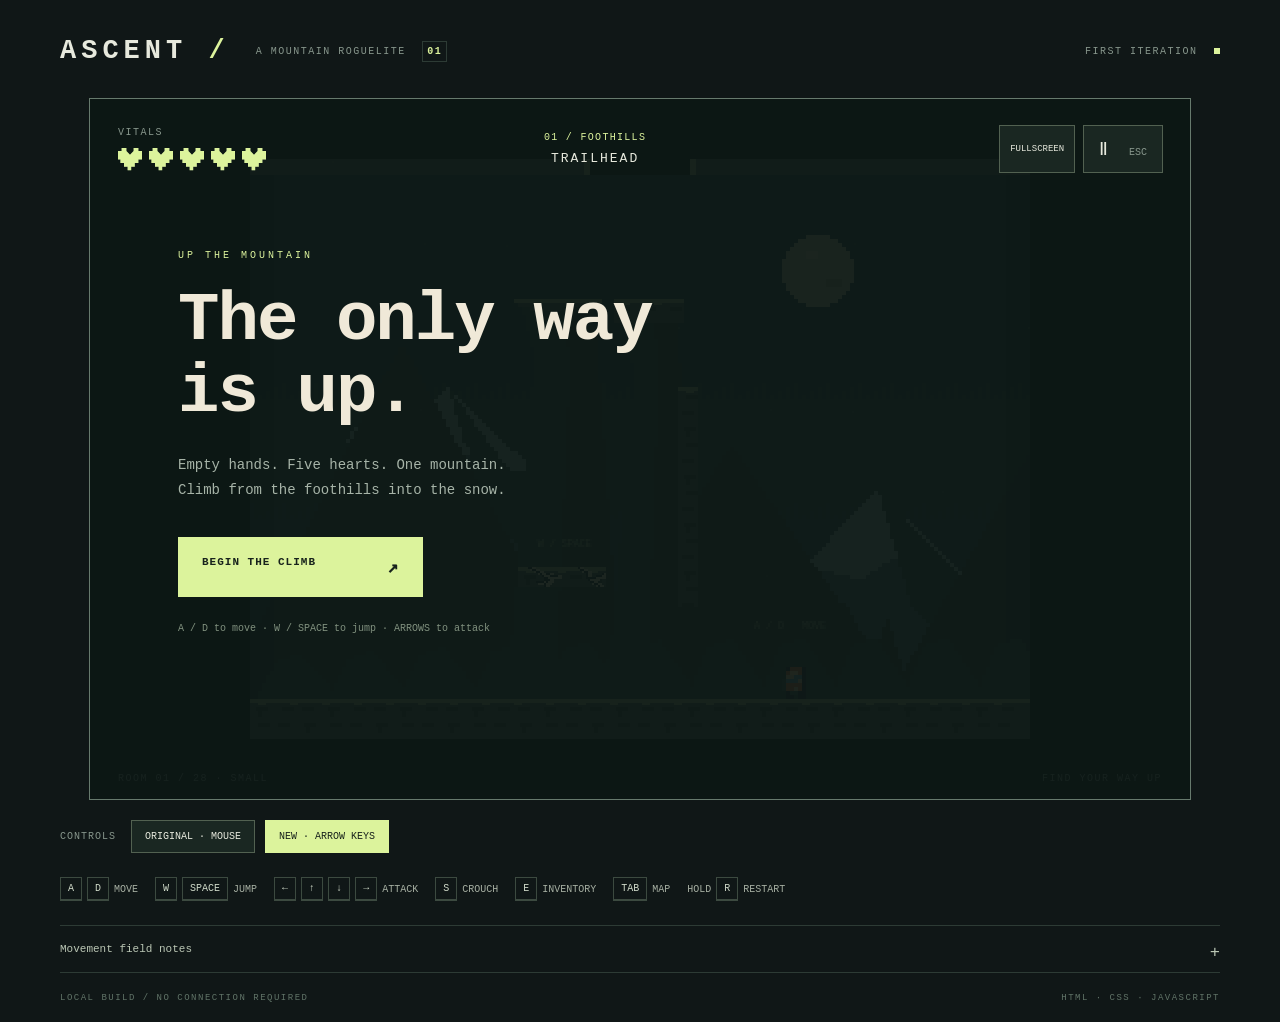
==== index.html @ 85d136e8 "Place geysers along useful route steps with full overhead clearance" ====
<!doctype html>
<html lang="en">
<head>
  <meta charset="utf-8">
  <meta name="viewport" content="width=device-width, initial-scale=1">
  <title>Ascent — platformer prototype</title>
  <link rel="stylesheet" href="style.css">
</head>
<body>
  <main>
    <header><a class="brand" href="index.html">ASCENT<span> / </span></a><span class="edition">A MOUNTAIN ROGUELITE <b>01</b></span><span id="dev-indicator" hidden role="status" style="color:#f1c797;font:12px monospace">DEV MODE · INVINCIBLE</span><span class="build">FIRST ITERATION <i></i></span></header>
    <div id="game-display"><section class="game-shell" aria-label="Ascent game">
      <div class="hud"><div><div class="eyebrow">VITALS</div><div id="hearts" aria-label="10 of 10 hit points"></div></div><div class="location"><span id="floor-label">FLOOR 01</span><strong id="room-label">THE START</strong></div><div class="game-actions"><button id="fullscreen-button" aria-pressed="false" title="Toggle fullscreen">FULLSCREEN</button><button id="pause-button" title="Pause (Escape)">Ⅱ <span>ESC</span></button></div></div>
      <canvas id="game" width="1100" height="700" tabindex="0" aria-label="Platformer. A and D move, W or Space jumps, S crouches, arrow keys attack. Full controls below."></canvas>
      <div id="dev-controls" hidden aria-label="Developer settings">
        <span>DEV</span><span>Damage</span><button id="dev-damage-down" aria-label="Decrease developer damage">−</button><output id="dev-damage-value">3</output><button id="dev-damage-up" aria-label="Increase developer damage">+</button>
        <span>Flight</span><button id="dev-speed-down" aria-label="Decrease flight speed">−</button><output id="dev-speed-value">1×</output><button id="dev-speed-up" aria-label="Increase flight speed">+</button><button id="dev-reset">RESET</button>
      </div>
      <div class="room-caption"><span id="room-coordinate">ROOM 01</span><span id="room-note">FIND YOUR WAY UP</span></div>
      <div class="overlay" id="overlay"><div class="panel"><div class="eyebrow" id="overlay-kicker">UP THE MOUNTAIN</div><h1 id="overlay-title">The only way<br>is up.</h1><p id="overlay-copy">Empty hands. Five hearts. One mountain.<br>Climb from the foothills into the snow.</p><button class="primary" id="overlay-action">BEGIN THE CLIMB <span>↗</span></button><p class="small" id="overlay-foot">A / D to move · W / SPACE to jump · ARROWS to attack</p></div></div>
    </section></div>
    <footer><div class="scheme-picker" role="group" aria-label="Control scheme"><span>CONTROLS</span><button id="scheme-original" aria-pressed="false">ORIGINAL · MOUSE</button><button id="scheme-new" aria-pressed="true">NEW · ARROW KEYS</button></div><div class="controls"><span><kbd>A</kbd><kbd>D</kbd> MOVE</span><span><kbd>W</kbd><kbd>SPACE</kbd> JUMP</span><span><kbd>←</kbd><kbd>↑</kbd><kbd>↓</kbd><kbd>→</kbd> ATTACK</span><span><kbd>S</kbd> CROUCH</span><span><kbd>E</kbd> INVENTORY</span><span><kbd>TAB</kbd> MAP</span><span>HOLD <kbd>R</kbd> RESTART</span></div><details><summary>Movement field notes <span>+</span></summary><div class="notes"><p><b>Downward movement</b>Press Down Arrow in the air to attack down and pogo on enemies or projectiles. Hold S + Space to drop through a thin platform. Crouching keeps you from walking off an edge.</p><p><b>Walls & ledges</b>Touch visible rock to slide; open cliff edges cannot be gripped. Hold toward rock to slide slower, or hold S to stop. W or Space wall-jumps or pulls you onto a grabbed ledge.</p><p><b>Your climb</b>Walk through gaps in the side walls, jump through ceiling openings, or drop through floor openings. Defeat the boss in the final room to reach the next mountain section. Item and shop rooms end separate branching paths and remain placeholders.</p></div></details><div class="bottom-line"><span>LOCAL BUILD / NO CONNECTION REQUIRED</span><span>HTML · CSS · JAVASCRIPT</span></div></footer>
  </main>
  <script src="sprites.js"></script>
  <script src="room-layouts.js?v=fewer-catches-1"></script>
  <script src="game.js?v=route-geysers-1"></script>
</body>
</html>
---- style.css ----
:root{color-scheme:dark;--bg:#101717;--ink:#e7e9dd;--muted:#87968c;--accent:#dcf39c;--line:#2d3b35}*{box-sizing:border-box}body{margin:0;background:var(--bg);color:var(--ink);font:14px Arial,Helvetica,sans-serif}main{max-width:1240px;margin:auto;padding:27px 40px 18px}header{display:flex;align-items:center;gap:26px;height:48px;margin-bottom:23px}.brand{font-size:27px;font-weight:900;letter-spacing:5px;color:var(--ink);text-decoration:none}.brand span{color:var(--accent)}.edition,.build,.eyebrow,.bottom-line,.room-caption{font:10px monospace;letter-spacing:1.5px}.edition{color:var(--muted)}.edition b{border:1px solid var(--line);padding:4px;margin-left:9px;color:var(--accent)}.build{margin-left:auto;color:var(--muted)}.build i{display:inline-block;width:6px;height:6px;background:var(--accent);border-radius:50%;margin-left:9px}.game-shell{position:relative;border:1px solid #425044;background:#111c1b;overflow:hidden}canvas{display:block;width:100%;aspect-ratio:11/7;outline:none;cursor:crosshair}.hud{position:absolute;top:26px;left:28px;right:27px;display:flex;align-items:center;justify-content:space-between;pointer-events:none;z-index:1}.eyebrow{color:var(--muted);margin-bottom:10px}#hearts{display:flex;gap:7px}.heart{width:24px;height:24px;display:inline-block;position:relative;clip-path:polygon(50% 20%,65% 5%,85% 5%,100% 22%,100% 48%,50% 96%,0 48%,0 22%,15% 5%,35% 5%);background:#435149}.heart:after{content:"";position:absolute;inset:0;background:var(--accent)}.heart.half:after{top:50%}.heart.empty:after{display:none}.location{text-align:center;margin-left:-75px}.location span{display:block;font:10px monospace;letter-spacing:2px;color:var(--accent);margin-bottom:7px}.location strong{font:13px monospace;letter-spacing:2px}button{font:11px monospace;cursor:pointer;border:1px solid #526151;color:var(--ink);background:#1a2722;padding:12px 15px}button:hover{background:#33422e}button:focus-visible{outline:2px solid var(--accent);outline-offset:4px}#pause-button{pointer-events:auto;font-size:18px}#pause-button span{font-size:10px;margin-left:10px;color:var(--muted)}.room-caption{position:absolute;bottom:15px;left:28px;right:28px;display:flex;justify-content:space-between;color:#899b88;pointer-events:none}.overlay{position:absolute;inset:0;background:linear-gradient(90deg,rgba(12,23,21,.97),rgba(12,23,21,.77) 50%,rgba(12,23,21,.25));display:flex;align-items:center;padding:8%;z-index:2}.overlay.hidden{display:none}.panel{max-width:640px}.panel .eyebrow{color:var(--accent);letter-spacing:3px}h1{font-size:clamp(35px,5.4vw,76px);line-height:1.04;letter-spacing:-3px;font-weight:500;margin:24px 0}p{font-size:14px;line-height:1.8;color:#a7b4a8}.primary{background:var(--accent);color:#18221c;border:0;padding:19px 24px;margin-top:20px;font-weight:bold;letter-spacing:1px;min-width:245px;text-align:left}.primary:hover{background:#eeffc0}.primary span{float:right;margin-left:30px;font-size:18px}.small{font:10px monospace!important;margin-top:23px;line-height:1.8!important;color:#81917f}.controls{display:flex;flex-wrap:wrap;gap:17px;padding:24px 0;color:#a7b0a3;font:10px monospace}.controls span{display:flex;align-items:center;gap:5px}kbd{border:1px solid #3c4a40;border-bottom-width:2px;border-radius:3px;color:#d1dbca;padding:5px 7px;font:10px monospace}details{border-top:1px solid var(--line);border-bottom:1px solid var(--line)}summary{padding:17px 0;font:11px monospace;color:#bbc7b5;cursor:pointer;list-style:none}summary span{float:right;font-size:17px}.notes{display:grid;grid-template-columns:repeat(3,1fr);gap:28px;padding-bottom:12px}.notes p{font-size:12px;margin:0}.notes b{display:block;color:var(--accent);font-weight:normal;margin-bottom:5px}.bottom-line{display:flex;justify-content:space-between;padding-top:20px;color:#617468;font-size:9px}@media(max-width:700px){main{padding:12px}.edition{display:none}.build{font-size:8px}.hud{top:12px;left:12px;right:12px}.heart{width:15px;height:15px}#hearts{gap:4px}.location{margin-left:0}.location strong{font-size:9px}.location span{font-size:8px}#pause-button{padding:6px}.eyebrow{font-size:8px;margin-bottom:5px}.overlay{padding:6%}h1{margin:12px 0;letter-spacing:-1px}.panel p{font-size:11px}.primary{padding:12px;margin-top:5px}.small{display:none}.room-caption{font-size:7px;left:12px;right:12px;bottom:8px}.notes{grid-template-columns:1fr;gap:15px}.controls{gap:10px}.bottom-line{font-size:7px}}

.scheme-picker{display:flex;align-items:center;gap:10px;flex-wrap:wrap;margin-top:20px}.scheme-picker>span{font:10px monospace;letter-spacing:1px;color:var(--muted);margin-right:5px}.scheme-picker button{font-size:10px;padding:10px 13px}.scheme-picker button[aria-pressed="true"]{background:var(--accent);color:#18221c;border-color:var(--accent)}

.location{max-width:50%}.location span{letter-spacing:1.3px}.game-shell{border-color:#677a6d}.panel h1{color:#f0e9d8}

canvas{image-rendering:pixelated;image-rendering:crisp-edges}.heart{clip-path:polygon(0 15%,15% 15%,15% 0,35% 0,35% 15%,50% 30%,65% 15%,65% 0,85% 0,85% 15%,100% 15%,100% 50%,85% 50%,85% 65%,70% 65%,70% 80%,55% 80%,55% 95%,40% 95%,40% 80%,25% 80%,25% 65%,10% 65%,10% 50%,0 50%)}

/* Match the game world with square, crisp interface details. */
body{font-family:monospace}h1{font-family:monospace;font-weight:bold;letter-spacing:-2px}kbd,.build i{border-radius:0}.overlay{background:rgba(12,23,21,.92)}canvas{image-rendering:pixelated}

.game-shell{margin-inline:auto;flex-shrink:0}main{overflow-x:auto}

.game-actions{display:flex;gap:8px;pointer-events:auto}.hud{z-index:3}#fullscreen-button{font-size:9px;padding:10px}#game-display:fullscreen,#game-display.window-mode{display:flex;align-items:center;justify-content:center;width:100vw;height:100vh;background:#0b1412;overflow:auto}#game-display.window-mode{position:fixed;inset:0;z-index:100}#game-display:fullscreen .game-shell,#game-display.window-mode .game-shell{margin:auto}

#game-display:fullscreen .game-shell,#game-display.window-mode .game-shell{border:0;margin:0;overflow:hidden}#game-display:fullscreen canvas,#game-display.window-mode canvas{aspect-ratio:auto}

#dev-controls{position:absolute;bottom:40px;left:50%;transform:translateX(-50%);z-index:4;display:flex;align-items:center;gap:7px;padding:8px;background:#142522;border:1px solid #8ca572;font:11px monospace;white-space:nowrap}#dev-controls[hidden]{display:none}#dev-controls button{padding:5px 8px}#dev-controls output{min-width:26px;text-align:center;color:#dcf39c}
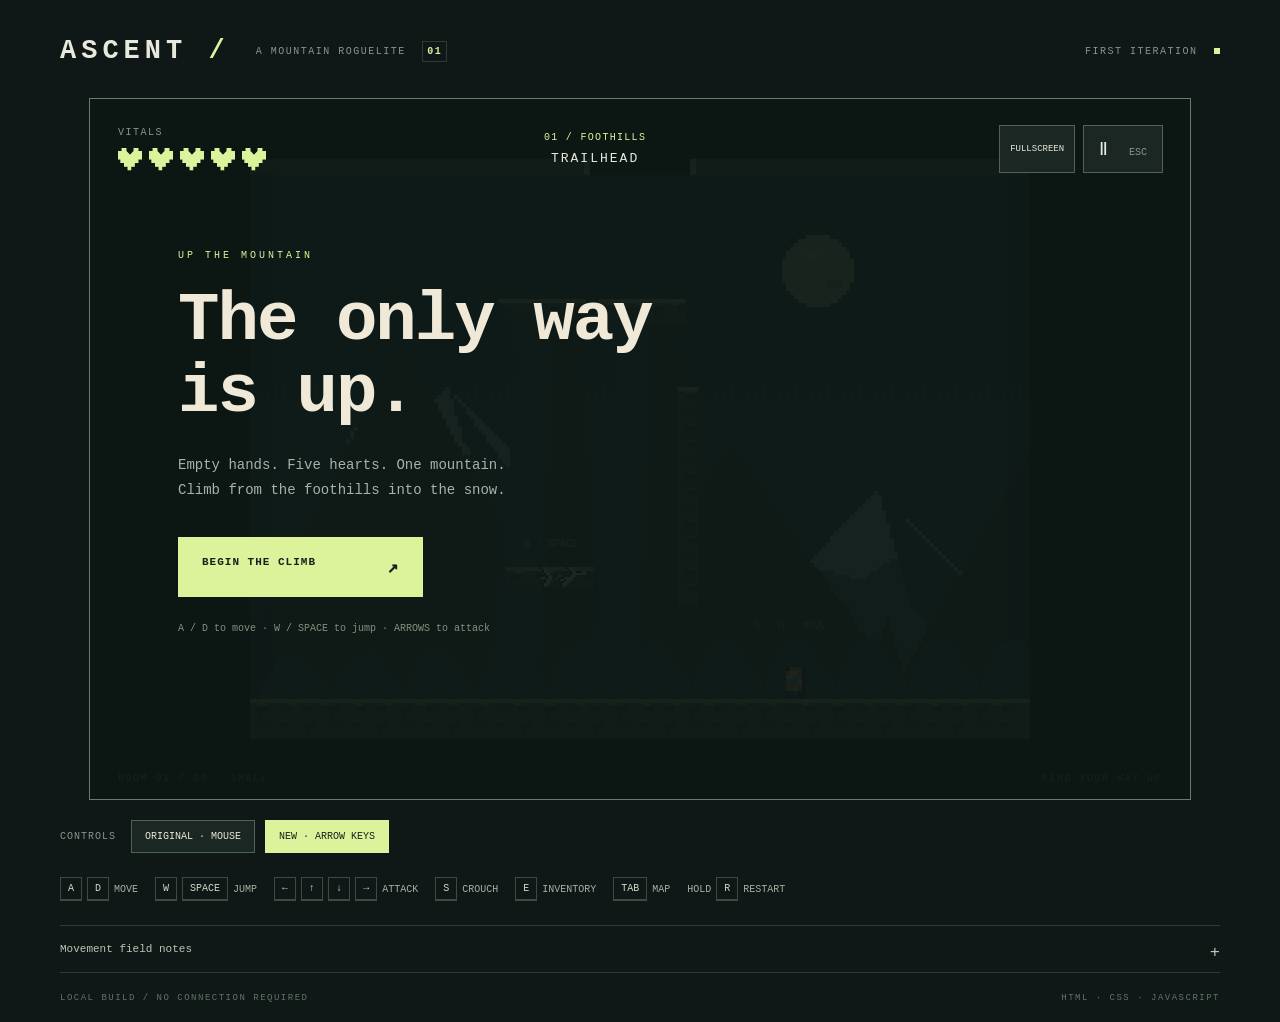
==== commit d274144a: "Separate crusher anchors and add permanent trap supports and respawn indicators" ====
--- a/index.html
+++ b/index.html
@@ -23,7 +23,7 @@
   </main>
   <script src="sprites.js"></script>
   <script src="room-layouts.js?v=fewer-catches-1"></script>
-  <script src="game.js?v=route-geysers-1"></script>
+  <script src="game.js?v=rooted-traps-1"></script>
 </body>
 </html>
 
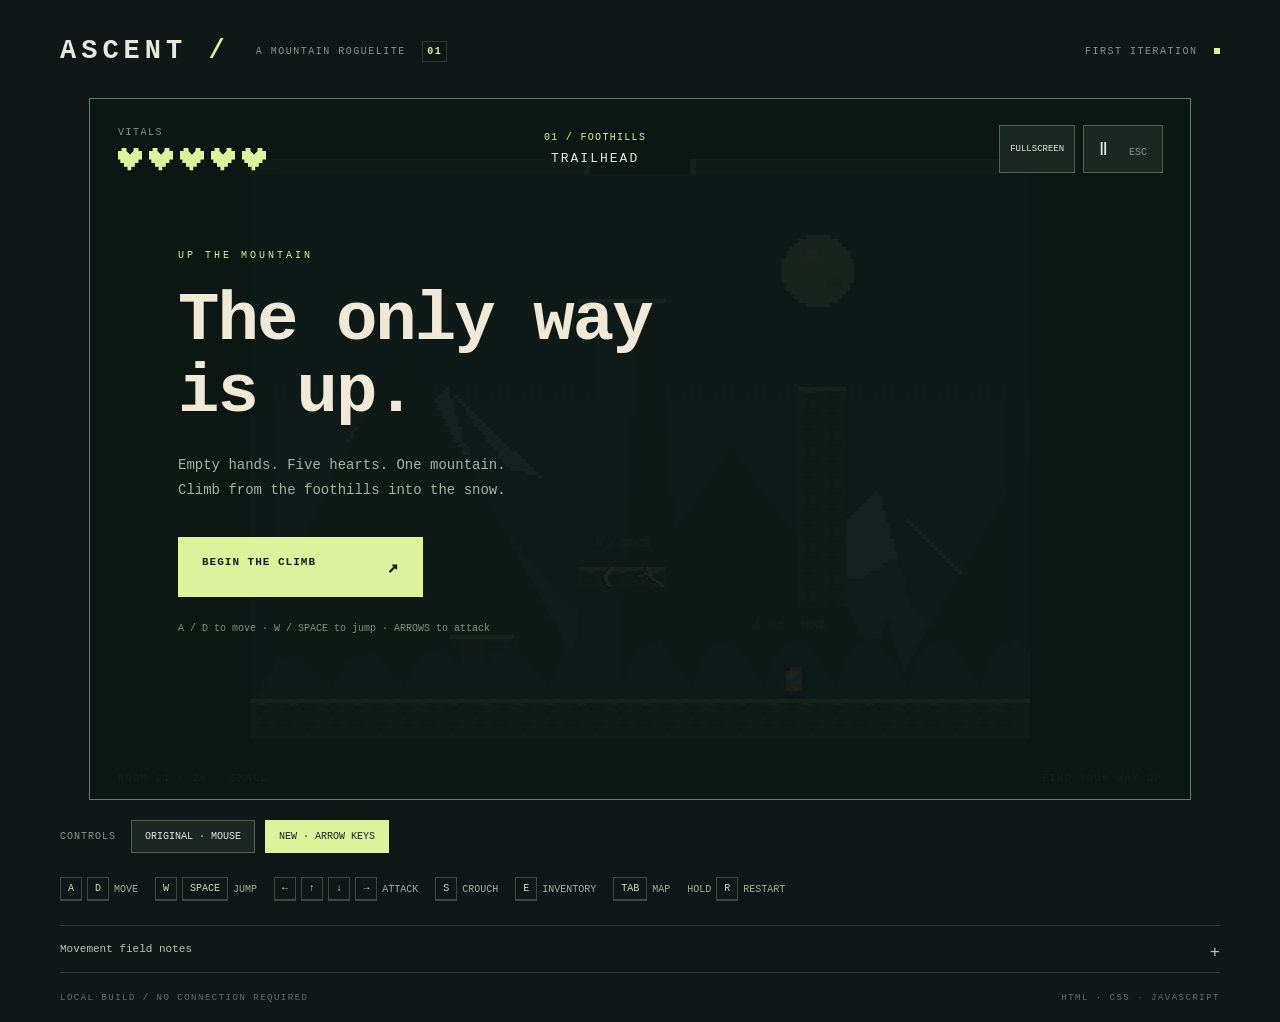
==== commit a2a37fe8: "Replace overhead jump barriers with wider platform spacing" ====
--- a/index.html
+++ b/index.html
@@ -22,8 +22,8 @@
     <footer><div class="scheme-picker" role="group" aria-label="Control scheme"><span>CONTROLS</span><button id="scheme-original" aria-pressed="false">ORIGINAL · MOUSE</button><button id="scheme-new" aria-pressed="true">NEW · ARROW KEYS</button></div><div class="controls"><span><kbd>A</kbd><kbd>D</kbd> MOVE</span><span><kbd>W</kbd><kbd>SPACE</kbd> JUMP</span><span><kbd>←</kbd><kbd>↑</kbd><kbd>↓</kbd><kbd>→</kbd> ATTACK</span><span><kbd>S</kbd> CROUCH</span><span><kbd>E</kbd> INVENTORY</span><span><kbd>TAB</kbd> MAP</span><span>HOLD <kbd>R</kbd> RESTART</span></div><details><summary>Movement field notes <span>+</span></summary><div class="notes"><p><b>Downward movement</b>Press Down Arrow in the air to attack down and pogo on enemies or projectiles. Hold S + Space to drop through a thin platform. Crouching keeps you from walking off an edge.</p><p><b>Walls & ledges</b>Touch visible rock to slide; open cliff edges cannot be gripped. Hold toward rock to slide slower, or hold S to stop. W or Space wall-jumps or pulls you onto a grabbed ledge.</p><p><b>Your climb</b>Walk through gaps in the side walls, jump through ceiling openings, or drop through floor openings. Defeat the boss in the final room to reach the next mountain section. Item and shop rooms end separate branching paths and remain placeholders.</p></div></details><div class="bottom-line"><span>LOCAL BUILD / NO CONNECTION REQUIRED</span><span>HTML · CSS · JAVASCRIPT</span></div></footer>
   </main>
   <script src="sprites.js"></script>
-  <script src="room-layouts.js?v=fewer-catches-1"></script>
-  <script src="game.js?v=rooted-traps-1"></script>
+  <script src="room-layouts.js?v=open-jumps-1"></script>
+  <script src="game.js?v=open-jumps-1"></script>
 </body>
 </html>
 
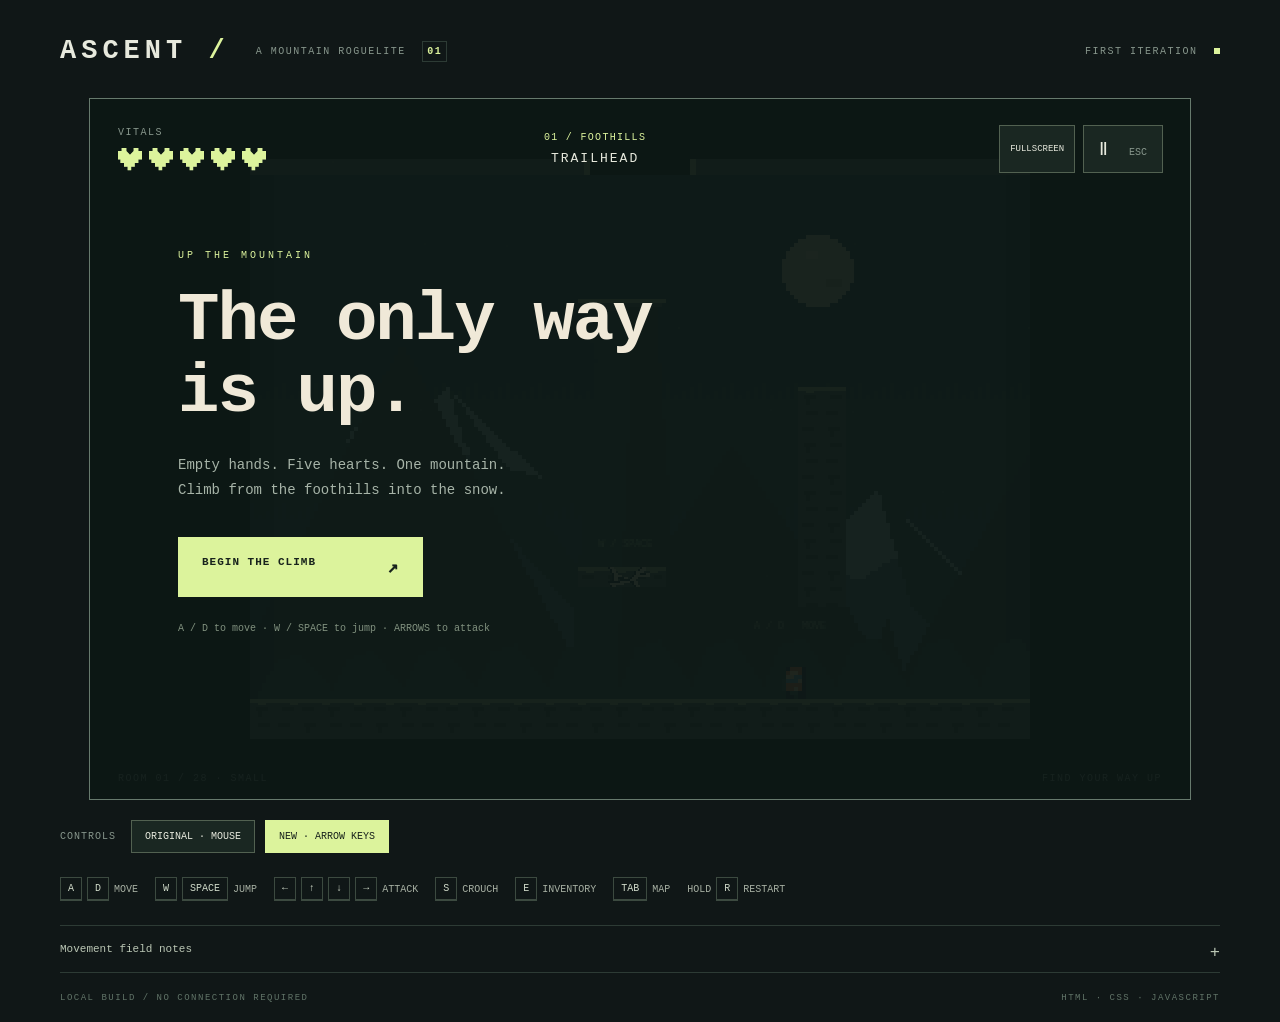
==== commit 9bfc287b: "Vary horizontal floor routes and special branch origins" ====
--- a/index.html
+++ b/index.html
@@ -23,7 +23,7 @@
   </main>
   <script src="sprites.js"></script>
   <script src="room-layouts.js?v=open-jumps-1"></script>
-  <script src="game.js?v=open-jumps-1"></script>
+  <script src="game.js?v=varied-floor-paths-1"></script>
 </body>
 </html>
 
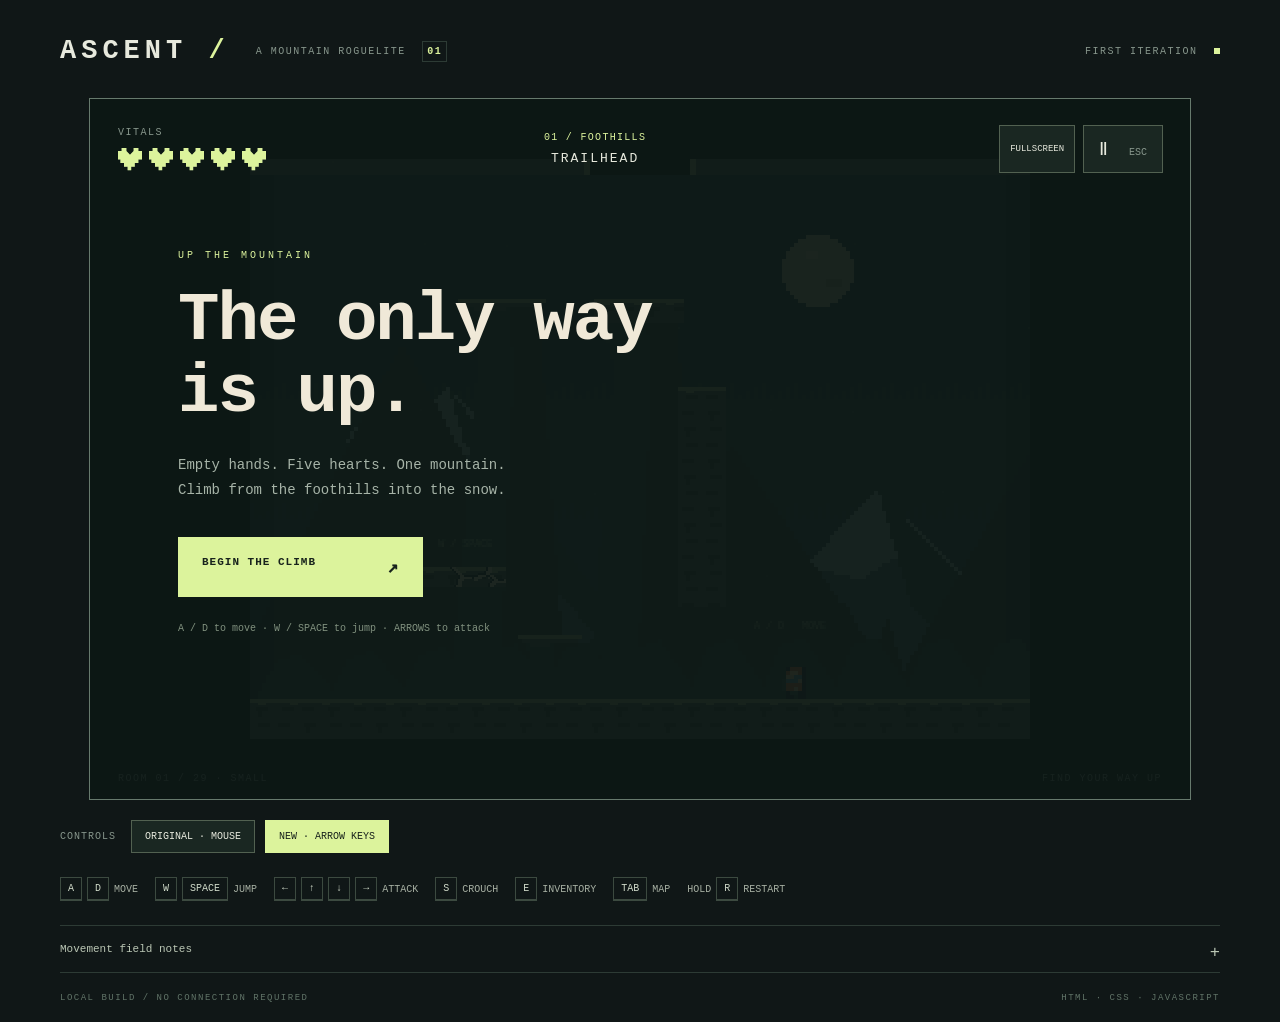
==== commit 156d45c4: "Use small rooms for shop and item endpoints" ====
--- a/index.html
+++ b/index.html
@@ -23,7 +23,7 @@
   </main>
   <script src="sprites.js"></script>
   <script src="room-layouts.js?v=open-jumps-1"></script>
-  <script src="game.js?v=varied-floor-paths-1"></script>
+  <script src="game.js?v=small-special-rooms-1"></script>
 </body>
 </html>
 
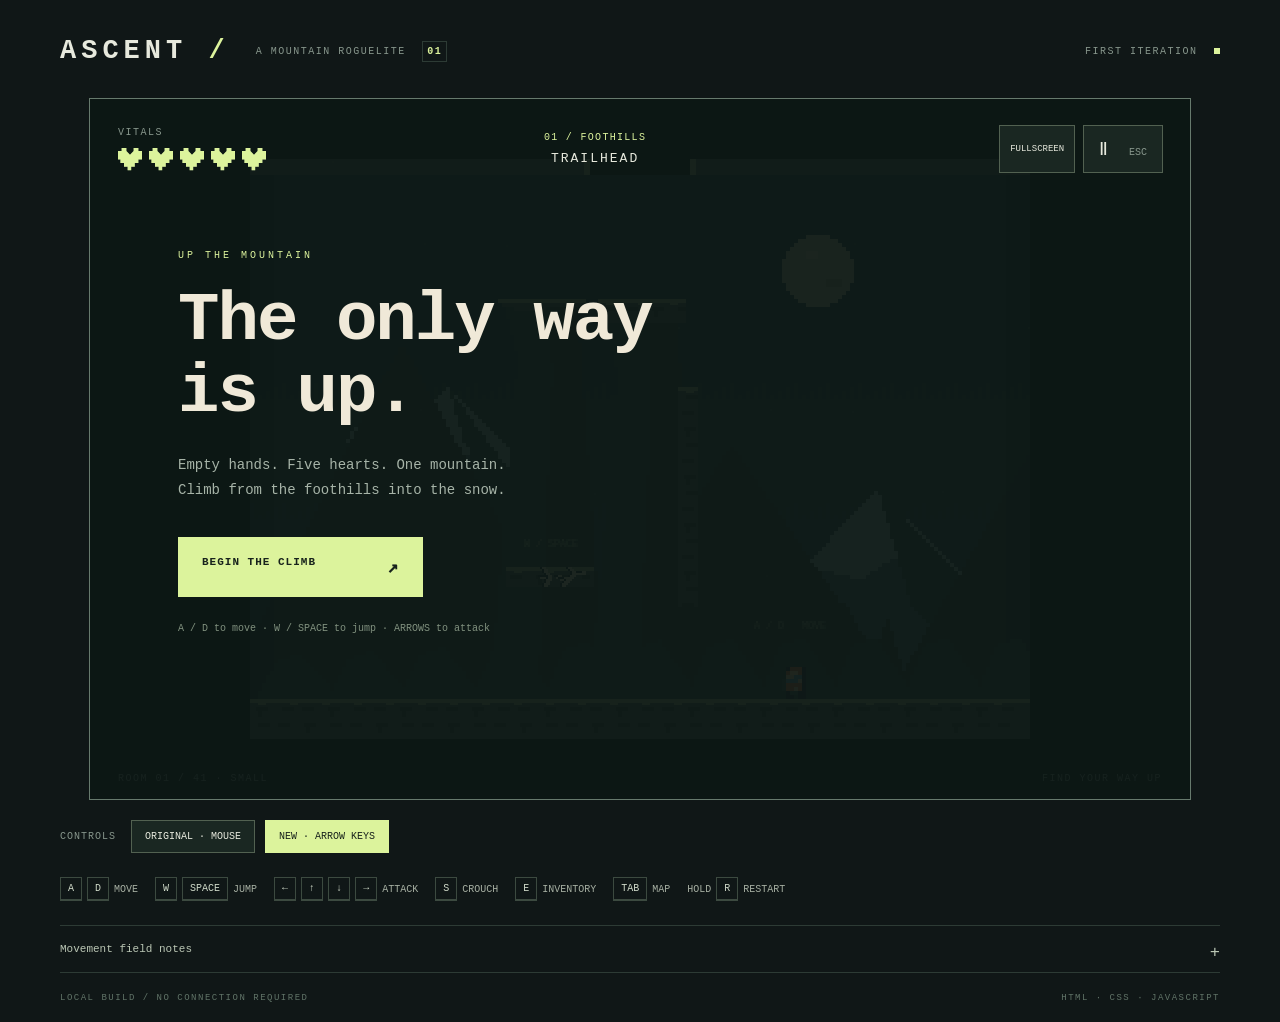
==== commit f9eb5661: "Widen post-branch climbs and balance room variety along each path" ====
--- a/index.html
+++ b/index.html
@@ -23,7 +23,7 @@
   </main>
   <script src="sprites.js"></script>
   <script src="room-layouts.js?v=open-jumps-1"></script>
-  <script src="game.js?v=small-special-rooms-1"></script>
+  <script src="game.js?v=wide-mixed-paths-1"></script>
 </body>
 </html>
 
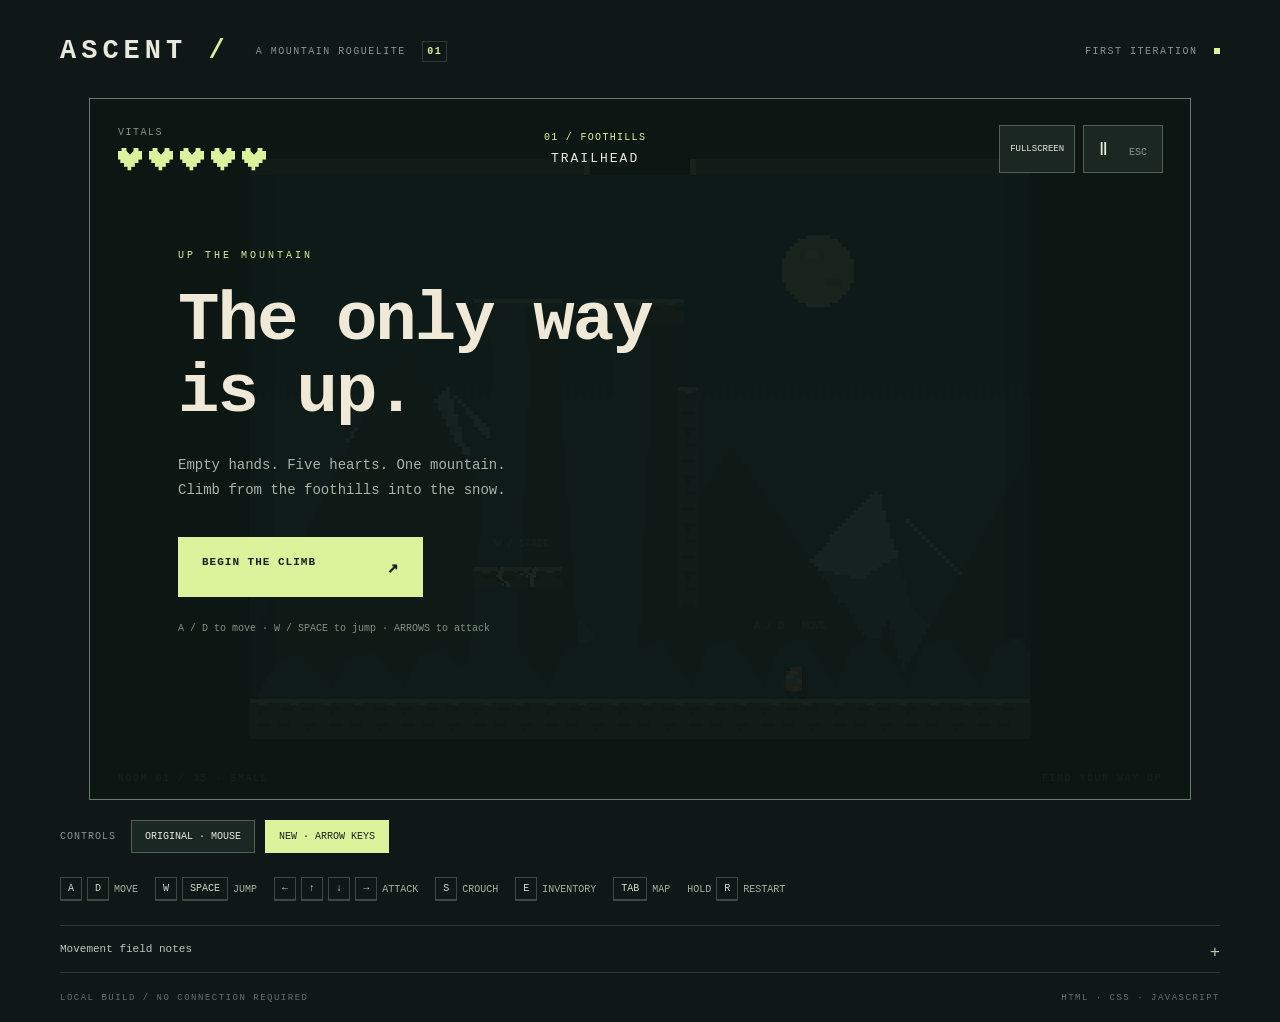
==== commit 9b204190: "Speed up crusher strikes and add crawler gravity after support loss" ====
--- a/index.html
+++ b/index.html
@@ -23,7 +23,7 @@
   </main>
   <script src="sprites.js"></script>
   <script src="room-layouts.js?v=open-jumps-1"></script>
-  <script src="game.js?v=wide-mixed-paths-1"></script>
+  <script src="game.js?v=crawler-gravity-1"></script>
 </body>
 </html>
 
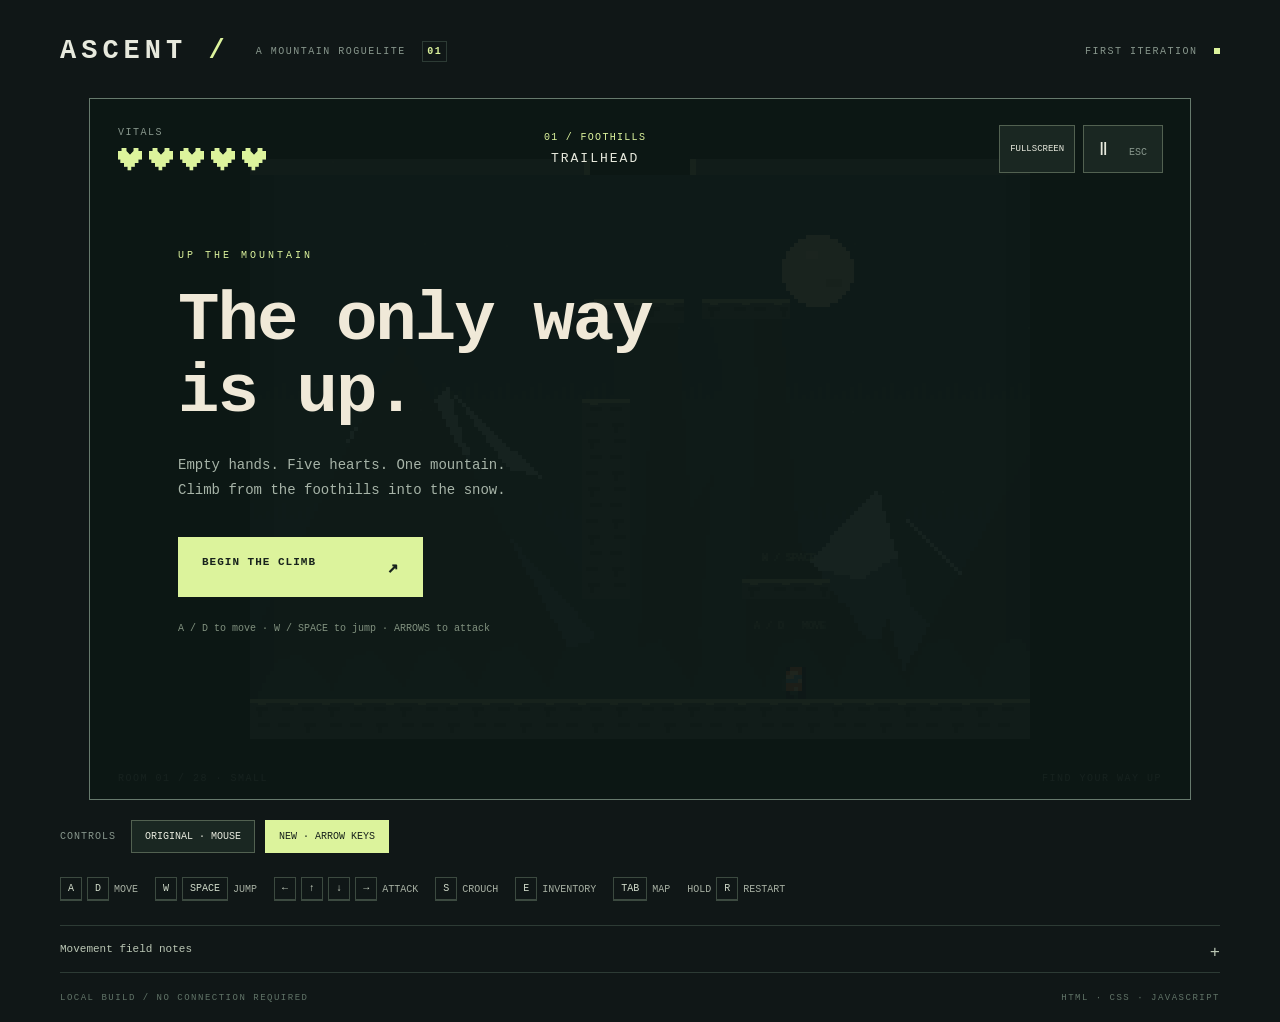
==== commit 53337f4e: "Add distinct starting layouts and compact the final boss approach" ====
--- a/index.html
+++ b/index.html
@@ -22,8 +22,8 @@
     <footer><div class="scheme-picker" role="group" aria-label="Control scheme"><span>CONTROLS</span><button id="scheme-original" aria-pressed="false">ORIGINAL · MOUSE</button><button id="scheme-new" aria-pressed="true">NEW · ARROW KEYS</button></div><div class="controls"><span><kbd>A</kbd><kbd>D</kbd> MOVE</span><span><kbd>W</kbd><kbd>SPACE</kbd> JUMP</span><span><kbd>←</kbd><kbd>↑</kbd><kbd>↓</kbd><kbd>→</kbd> ATTACK</span><span><kbd>S</kbd> CROUCH</span><span><kbd>E</kbd> INVENTORY</span><span><kbd>TAB</kbd> MAP</span><span>HOLD <kbd>R</kbd> RESTART</span></div><details><summary>Movement field notes <span>+</span></summary><div class="notes"><p><b>Downward movement</b>Press Down Arrow in the air to attack down and pogo on enemies or projectiles. Hold S + Space to drop through a thin platform. Crouching keeps you from walking off an edge.</p><p><b>Walls & ledges</b>Touch visible rock to slide; open cliff edges cannot be gripped. Hold toward rock to slide slower, or hold S to stop. W or Space wall-jumps or pulls you onto a grabbed ledge.</p><p><b>Your climb</b>Walk through gaps in the side walls, jump through ceiling openings, or drop through floor openings. Defeat the boss in the final room to reach the next mountain section. Item and shop rooms end separate branching paths and remain placeholders.</p></div></details><div class="bottom-line"><span>LOCAL BUILD / NO CONNECTION REQUIRED</span><span>HTML · CSS · JAVASCRIPT</span></div></footer>
   </main>
   <script src="sprites.js"></script>
-  <script src="room-layouts.js?v=open-jumps-1"></script>
-  <script src="game.js?v=crawler-gravity-1"></script>
+  <script src="room-layouts.js?v=room-variety-2"></script>
+  <script src="game.js?v=room-variety-2"></script>
 </body>
 </html>
 
